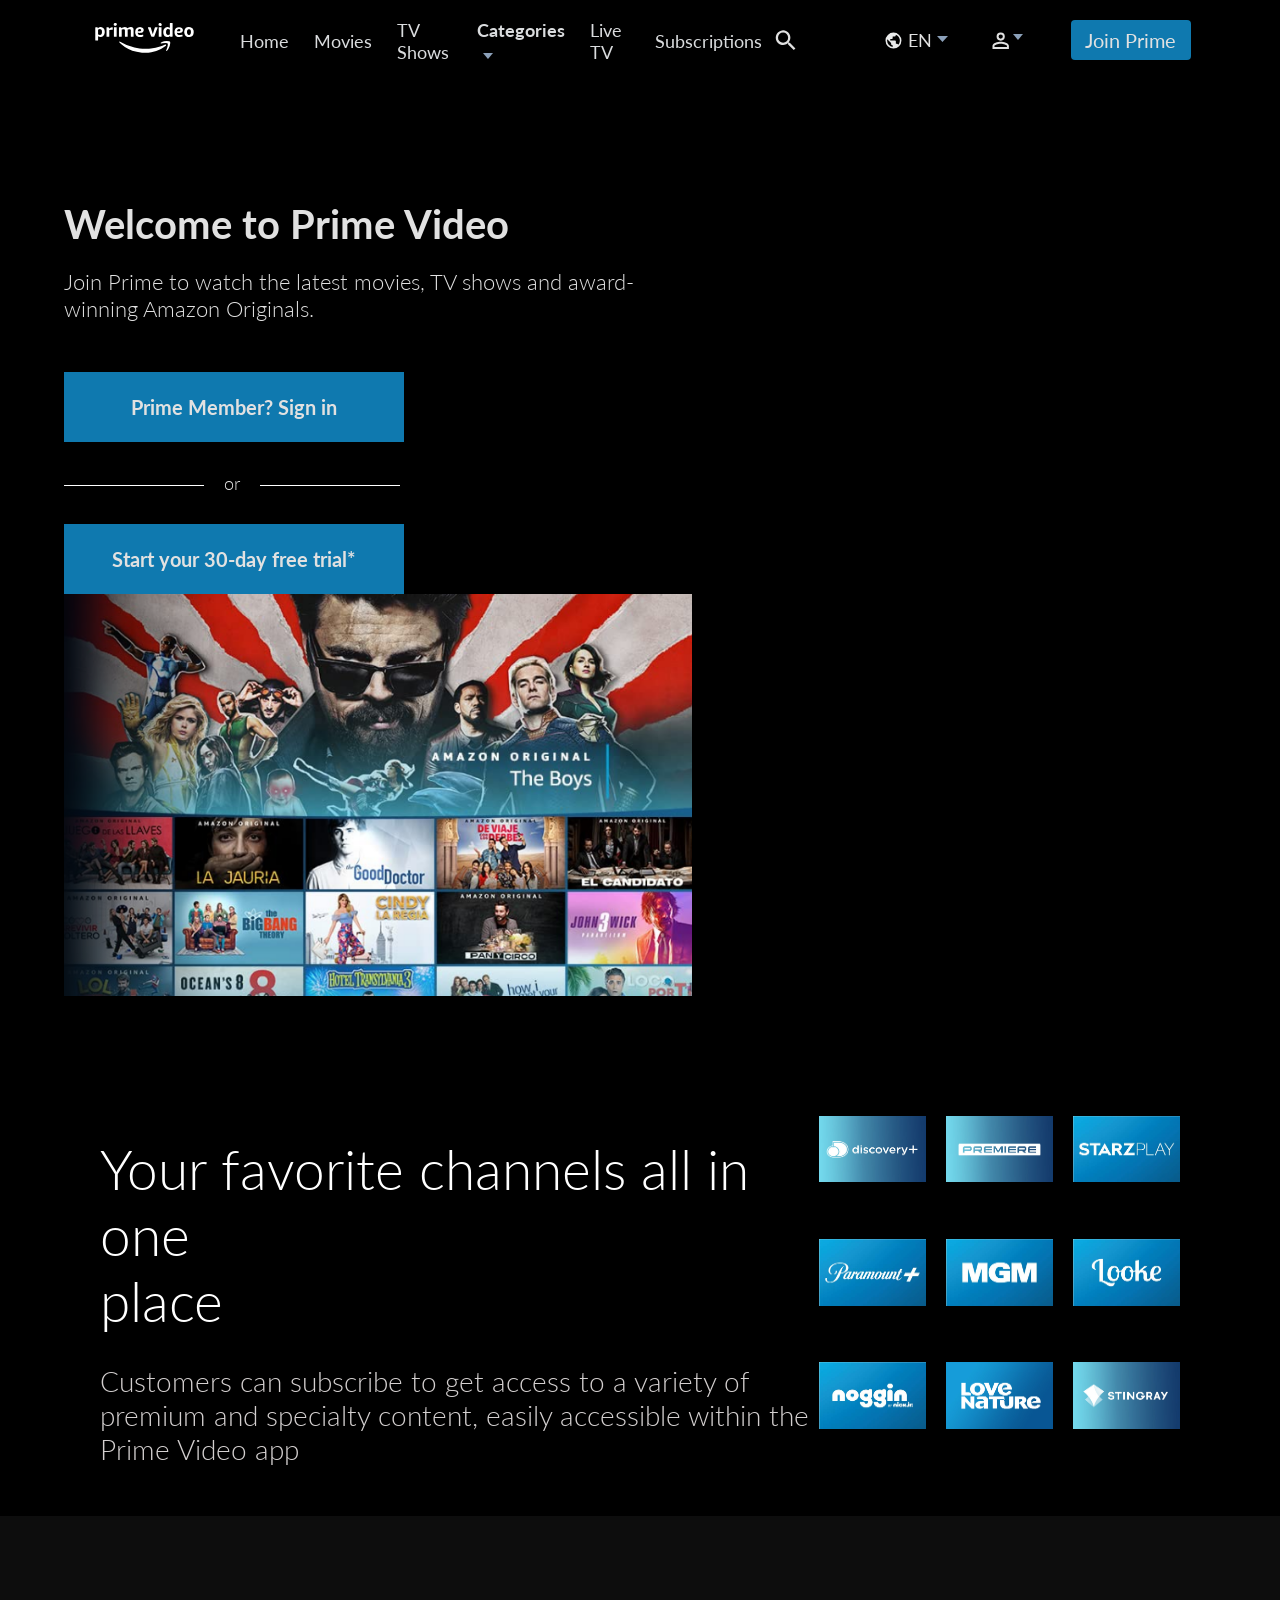
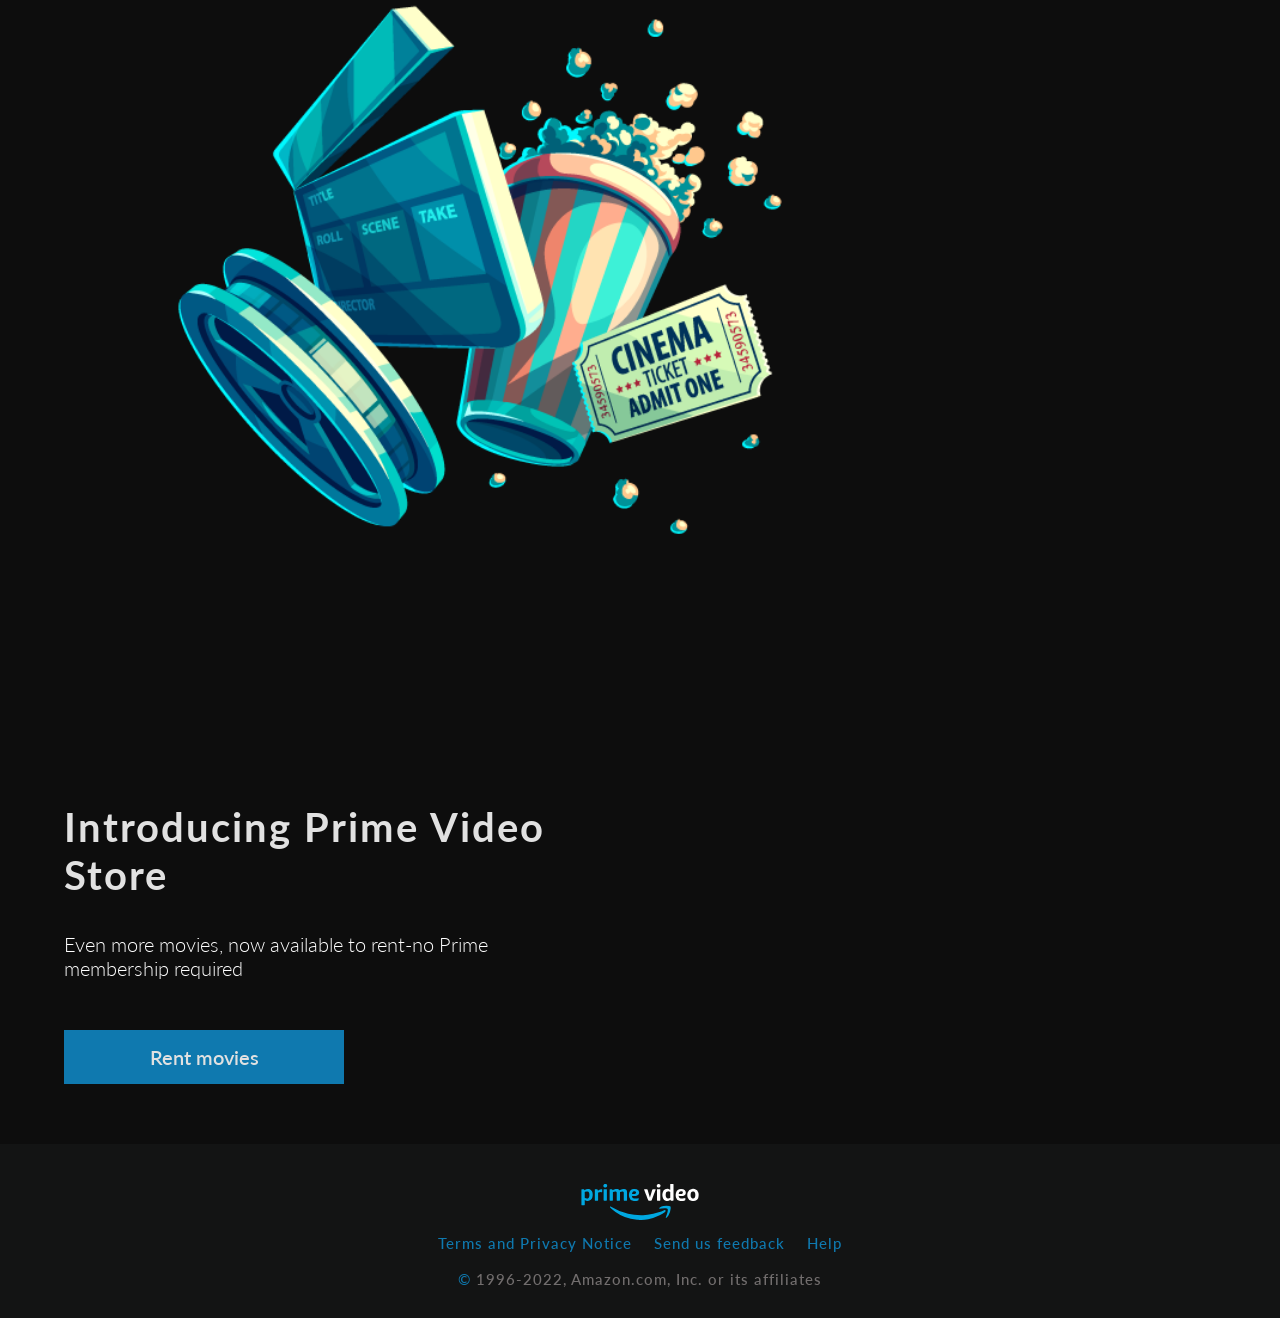
==== Amazon Prime Clone/index.html @ 13762273 "Updated Folders" ====
<!DOCTYPE html>
<html lang="en">

<head>
    <meta charset="UTF-8">
    <meta http-equiv="X-UA-Compatible" content="IE=edge">
    <meta name="viewport" content="width=device-width, initial-scale=1.0">
    <title>Welcome to Prime Video</title>
    <link rel="icon" type="image/png" sizes="32x32" href="images/Amazon_prime_video_logo_32x32.png">
    <link rel="icon" type="image/png" sizes="16x16" href="images/Amazon_prime_video_logo_16x16.png">
    <link rel="preconnect" href="https://fonts.googleapis.com">
    <link rel="preconnect" href="https://fonts.gstatic.com" crossorigin>
    <link href="https://fonts.googleapis.com/css2?family=Lato:wght@300;400;700&display=swap" rel="stylesheet">
    <link rel="stylesheet" href="./styles.css">
</head>

<body>
    <header id="showcase">
        <ul class="left-list js-scroll"> 
            <li class="logo"><a href="https://www.primevideo.com/offers/nonprimehomepage/ref=dv_web_force_root"><img src="./svgs/AmznLogo.svg"></a></li>
            <li><a href="#main">Home</a></li>
            <li><a href="#movies">Movies</a></li>
            <li><a href="#tvshows">TV Shows</a></li>
            <li class='a-effect'><a href="#">Categories<img src="./svgs/Arrow-Down.svg"
                style="margin-left: 6px;"></a></li> 
            <li><a href="#">Live TV</a></li>
            <li><a href="#">Subscriptions</a></li>
        </ul>

        <ul class="right-list">
            <li class="search-wrapper">
                <img src="./svgs/Search.svg" class="search-icon" />
                <input 
                    type="text" 
                    class="search-input" 
                    placeholder="Search movies, TV shows..."/>
            </li>

            <li class="l-acronyms"><img src="./svgs/Global.svg">EN<img src="./svgs/Arrow-Down.svg"
                    style="margin-left: 5px; margin-bottom: 2px;"></li>
            <li class="acc-effect"><img src="./svgs/Acc.svg" style="width: 25px;"><img src="./svgs/Arrow-Down.svg"
                    style="margin-bottom: 6px;"></li> 
            <button class="small-button">Join Prime</button>
        </ul>
    </header>
    <section id="all">
        
        <section class="languages-section hover-effect-language">
            <div id="menu-l">

                <div class="tab-nav1">
                    <li>Bahasa Indonesia</li>
                    <li>Bahasa Melayu</li>
                    <li>Deustch</li>
                    <li id="mult-languages" class="language-en">English</li>
                    <li>Español</li>
                    <li>Français</li>
                    <li>Italiano</li>
                    <li>Magyar</li>
                    <li>Nederlands</li>
                    <li>Norsk</li>
                </div>

                <div class="tab-nav2">
                    <li>Polski</li>
                    <li id="mult-languages" class="language-pt">Português (Brasil)</li>
                    <li>Português (Portugal)</li>
                    <li>Română</li>
                    <li>Suomi</li>
                    <li>Svenska</li>
                    <li>Türkçe</li>
                    <li>Wikang Filipino</li>
                    <li>Čeština</li>
                    <li>Ελληνικά</li>
                    <li>Русский</li>
                </div>

                <div class="tab-nav3">
                    <li>עברית</li>
                    <li>العربية</li>
                    <li>हिन्दी</li>
                    <li>தமிழ்</li>
                    <li>తెలుగు</li>
                    <li>ไทย</li>
                    <li>日本語</li>
                    <li>简体中文</li>
                    <li>繁體中文</li>
                    <li>한국어</li>
                </div>
            </div>
        </section>

        <section id="main">
            <section class="categories-section hover-effect">
                <h2>Top Categories</h2>
                <div class="cards-categories">
                    <div class="card">
                        <p class="LT">Included with Prime</p>
                    </div>
                    <div class="card">
                        <p class="LT">Amazon Originals and Exclusives</p>
                    </div>
                    <div class="card">
                        <p>Movies</p>
                    </div>
                    <div class="card">
                        <p>TV</p>
                    </div>
                    <div class="card">
                        <p>Kids</p>
                    </div>
                    <div class="card">
                        <p>Sports</p>
                    </div>
                </div>

                <div class="divider"></div>

                <div class="list-section">

                    <div class="list-1">
                        <ul>Genres</ul>
                        <li>Action and adventure</li>
                        <li>Comedy</li>
                        <li>Drama</li>
                        <li>Documentary</li>
                        <li>Kids and family</li>
                        <li>Fantasy</li>
                        <li>Horror</li>
                    </div>

                    <div class="list-2">
                        <li>Romance</li>
                        <li>Science fiction</li>
                        <li>Suspense</li>
                        <li>Anime</li>
                        <li>Military and war</li>
                        <li>Crime</li>
                    </div>

                    <div class="list-3">
                        <ul>Other categories</ul>
                        <li>Recently added movies</li>
                        <li>Recently added TV</li>
                        <li>Award winners</li>
                        <li>Watch Party</li>
                        <li>Only for a limited time on a Prime</li>
                    </div>
                </div>
            </section>
            <section class="menu-acc menu-click-effect">
                <div class="acc-text">
                    <h4>Sign In</h4>
                </div>
                <div class="acc-text">
                    <h4>Watch Anywhere</h4>
                </div>
                <div class="acc-text">
                    <h4>Help</h4>
                </div>
            </section>

            <section class="section-texts">
            <div class="main-texts">
                <h1 class="large-text1">Welcome to Prime Video</h1>
                <p>Join Prime to watch the latest movies, TV shows and award-winning Amazon Originals.</p>
                <div>
                    <ul>
                        <li><button class="large-button">Prime Member? Sign in</button></li>
                        <div class="divider">
                            <li class="d1"> <svg xmlns="http://www.w3.org/2000/svg" width="140" height="1"
                                    viewBox="0 0 140 1">
                                    <rect width="140" height="1" fill="#fff" />
                                </svg>
                            </li>

                            <span class="textdivider">or</span>

                            <li class="d2">
                                <svg xmlns="http://www.w3.org/2000/svg" width="140" height="1" viewBox="0 0 140 1">
                                    <rect width="140" height="1" fill="#fff" />
                                </svg>
                            </li>
                        </div>

                        <li><button class="large-button2">Start your 30-day free trial*</button></li>
                    </ul>
                </div>
           
            </div>
            
        </section>
        <img class="main-background" src="images/mainbackground-en.png">
        </section>

        <section id="channels">
            <div class="channelstexts">
                <h1>Your favorite channels all in one<br>
                    place</h1>
                <p>Customers can subscribe to get access to a variety of premium and specialty content, easily accessible within the Prime Video app</p>
            </div>

            <div class="channels-section">
                <div><img class="channel" src="images/card.jpg"></div>
                <div><img class="channel" src="images/card-1.jpg"></div>
                <div><img class="channel" src="images/card-2.jpg"></div>
                <div><img class="channel" src="images/card-3.jpg"></div>
                <div><img class="channel" src="images/card-4.jpg"></div>
                <div><img class="channel" src="images/card-5.jpg"></div>
                <div><img class="channel" src="images/card-6.jpg"></div>
                <div><img class="channel" src="images/card-7.jpg"></div>
                <div><img class="channel" src="images/card-8.jpg"></div>
            </div>
        </section>

        <section id="popcorn">
            <div class="movies-img"><img src="images/cinecamars.png"></div>

            <div class="p-texts">
                <h2>Introducing Prime Video Store</h2>
                <p>Even more movies, now available to rent-no Prime membership required</p>
                <button class="large-button">Rent movies</button>
            </div>
        </section>
        <footer>
            <ul class="js-scroll">
                <li><a href="#main" class="js-scroll"><img class="js-scroll img-footer" src="./svgs/AmazonLogo2.svg"></a></li>
                <p>Terms and Privacy Notice &emsp; Send us feedback &emsp; Help <br><br> ©<span> 1996-2022, Amazon.com, Inc. or
                        its
                        affiliates</span></p>
            </ul>
            <section class="modal-container modal-active"></section>
    </section>
    </footer>

    <script src="./script.js"></script>
</body>
</html>
---- Amazon Prime Clone/styles.css ----
@charset "UTF-8";
html {
  font-size: 16px;
}

*,
*::before,
*::after {
  box-sizing: border-box;
}

img {
  max-width: 100%;
  height: auto;
}

body,main,footer,p,h1,ul,li {
  padding: 0px;
  margin: 0px;
}
body{
    background-color: #000000;
}

ul {
  list-style: none;
}

a {
  text-decoration: none;
}

#showcase {
  display: flex;
  justify-content: space-between;
  position: fixed;
  width: 100%;
  height: 80px;
  padding: 0 5vw;
  align-items: center;
  background-color: black;
}
.left-list,
.right-list {
  align-items: center;
}
@media (max-width: 768px) {
  .left-list {
    flex-wrap: wrap;
    gap: 12px;
    font-size: 16px;
  }

  .left-list li {
    padding: 0;
  }
}

.search-input {
  width: 0;
  opacity: 0;
  margin-left: 12px;
  padding: 10px 14px;
  height: 40px;
  border-radius: 4px;
  border: none;
  outline: none;
  font-size: 16px;
  background-color: #ffffff;
  transition: all 0.3s ease;
}

.search-wrapper.active .search-input {
  width: 320px;
  opacity: 1;
}

@media (max-width: 1024px) {
  .search-wrapper.active .search-input {
    width: 260px;
  }
}

@media (max-width: 768px) {
  .search-wrapper.active .search-input {
    width: 200px;
  }
}

.left-list {
  font-family: "Lato";
  font-size: 18px;
  display: flex;
}

.left-list .logo {
  padding: 30px;
}

.left-list a {
  color: rgba(242, 244, 246, 0.9);
}

.left-list .a-effect {
  font-weight: bold;
}

.left-list li {
  padding: 45px 10px 44px 15px;
}

.right-list {
  display: flex;
  align-items: center;
  gap: 25px;
}

.right-list li,
.search-wrapper {
  display: flex;
  align-items: center;
  margin: 0;
}

.small-button {
  margin: 0;
}

.right-list li {
  margin-right: 30px;
  color: #E1E1E1;
}

.right-list .l-acronyms {
  font-family: "Lato";
  font-size: 18px;
  cursor: pointer;
}

.right-list a {
  color: #E1E1E1;
}

.small-button {
  position: relative;
  cursor: pointer;
  width: 150px;
  height: 40px;
  margin-right: 25px;
  background-color: #0F79AF;
  border: #E1E1E1;
  border-radius: 4px;
  color: #E1E1E1;
  font-size: 20px;
  font-family: "Lato", arial;
  font-weight: regular 400;
}

.small-button a {
  color: #E1E1E1;
}

.small-button:hover {
  transition: 0.6s;
  background-color: #1a9ada;
}

.hover-effect-language {
  display: none !important;
}

.languages-section #menu-l {
  position: fixed;
  top: 80px;
  right: 40px;
  width: 480px;
  max-width: 90vw;
  max-height: 70vh;
  overflow-y: auto;
  display: grid;
  grid-template-columns: repeat(3, 1fr);
  background-color: #27323d;
  border-radius: 6px;
  box-shadow: 0 10px 30px rgba(0, 0, 0, 0.6);
  z-index: 6;
}
@media (max-width: 480px) {
  .languages-section #menu-l {
    grid-template-columns: 1fr;
    width: 95vw;
  }

  .menu-acc {
    right: 5vw;
    left: auto;
  }
}


.languages-section #menu-l li {
  font-family: "Lato";
  font-size: 16px;
  font-weight: 400;
  color: #c4cacf;
  padding: 12px 16px;
}

.languages-section #menu-l .tab-nav1,
.languages-section #menu-l .tab-nav2 {
  border-right: 1px solid rgba(255, 255, 255, 0.1);
}


.languages-section #menu-l li:hover {
  transition: 0.8s;
  background-color: #64778a;
}

.languages-section #menu-l .language-en {
  color: white;
}

.languages-section #menu-l .language-en::before {
  content: "✓";
  margin-right: 8px;
}
@media (max-width: 480px) {
  .languages-section #menu-l {
    grid-template-columns: 1fr;
    width: 95vw;
  }

  .menu-acc {
    right: 5vw;
    left: auto;
  }
}

@media (max-width: 768px) {
  .languages-section #menu-l {
    grid-template-columns: repeat(2, 1fr);
    width: 90vw;
    right: 5vw;
  }
}


.hover-effect {
  display: none !important;
}

.categories-section {
  position: fixed;
  top: 80px;
  left: 50%;
  transform: translateX(-50%);
  width: 1100px;
  max-width: 95vw;
  padding: 30px;
  display: grid;
  align-items: start;
  grid-template-columns: auto 1fr auto;
  gap: 40px;
  background: linear-gradient(163deg, #122739 23%, #0c1c2a 48%);
  color: white;
  border-radius: 6px;
  box-shadow: 0 10px 30px rgba(0, 0, 0, 0.6);
  z-index: 5;
}


.categories-section h2 {
  font-family: "Lato";
  font-size: 18px;
  font-weight: 400;
  margin-bottom: 20px;
  grid-column: 1 / -1;
}


.categories-section .cards-categories {
  display: grid;
  justify-content: start;
  grid-template-columns: repeat(3, 175px);
  gap: 20px;
  margin: 0;
}


.categories-section .card {
  flex-wrap: wrap;
  width: 175px;
  height: 90px;
  background-color: #144e77;
  border-radius: 4px;
  cursor: pointer;
}

.categories-section .card .LT,
.categories-section .card p {
  text-align: center;
  font-family: "Lato";
  font-size: 16px;
  font-weight: 600;
  padding: 32px 20px 0px 20px;
  line-height: 22px;
}

.categories-section .card .LT {
  padding-top: 22px;
}

.categories-section .card:hover {
  box-shadow: 0 0 0 2px white;
}

.categories-section .list-section {
  display: flex;
  gap: 40px;
  margin: 0;
}


.categories-section .list-section .list-1,
.categories-section .list-section .list-2,
.categories-section .list-section .list-3 li {
  cursor: pointer;
}

.categories-section .list-section .list-2 {
  margin-top: 3.3%;
}

.categories-section .list-section ul {
  font-family: "Lato";
}

.categories-section .list-section li {
  font-family: "Lato";
  font-size: 16px;
  color: #63758a;
  margin-right: 50px;
  padding-top: 15px;
}

.categories-section .list-section li:hover {
  color: white;
  transition: 0.4s;
}

.categories-section .divider {
  width: 1px;
  background-color: white;
  align-self: stretch;
}


@media (max-width: 768px) {
  .categories-section {
    grid-template-columns: 1fr;
  }

  .categories-section .cards-categories {
    grid-template-columns: repeat(2, 1fr);
  }

  .categories-section .divider {
    display: none;
  }
}


.menu-acc {
  width: 200px;
  height: auto;
  position: fixed;
  z-index: 4;
  background-color: #27323d;
  box-shadow: 0 0 0.5em black;
  left: 87.6%;
  bottom: 70%;
  font-size: 20px;
}

.menu-acc .acc-text {
  font-size: 14px;
  font-family: "Lato", arial;
  font-weight: 400;
  color: rgba(242, 244, 246, 0.9);
  padding-left: 22px;
  border-bottom: 1px solid #434f5d;
  cursor: pointer;
  padding-top: 0.5px;
}

.menu-acc h4 {
  font-size: 18px;
  font-family: "Lato", arial;
  font-weight: 400;
  color: rgba(242, 244, 246, 0.9);
  padding-left: 2px;
}

.acc-text:hover {
  transition: 0.8s;
  background-color: #64778a;
}

.acc-effect {
  cursor: pointer;
}

.menu-click-effect {
  display: none !important;
}

#main {
  min-height: 100vh;
  padding: 120px 5vw 60px;
  flex-wrap: wrap;
  padding-top: 100px;
  display: flex;
  justify-content: space-between;
  background-color: #000;
}

#main .small-words {
  margin-top: 50px;
  font-size: 16px;
  font-family: "Lato", arial;
  font-weight: 300;
  color: #E1E1E1;
}

#main .section-texts {
  display: flex;
  gap: 40px;
  flex-wrap: wrap;
}


#main .main-texts {
  margin-left: 0;
  max-width: 600px;
}

#main .main-texts h1 {
  font-size: 40px;
  font-family: "Lato", arial;
  color: #E1E1E1;
  padding-top: 100px;
}

#main .main-texts p {
  font-size: 22px;
  font-family: "Lato", arial;
  font-weight: 300;
  color: #E1E1E1;
  padding-top: 20px;
}
@media (max-width: 1024px) {
  #main .section-texts {
    gap: 30px;
  }

  #main .main-texts h1 {
    font-size: 32px;
  }

  #main .main-texts p {
    font-size: 20px;
  }
}
@media (max-width: 768px) {
  #main {
    padding: 120px 5vw 60px;
    text-align: center;
  }

  #main .section-texts {
    flex-direction: column;
    align-items: center;
  }

  #main .main-texts {
    max-width: 100%;
  }

  #main .large-button,
  #main .large-button2 {
    width: 100%;
    max-width: 340px;
  }
}


#main .large-button {
  width: 340px;
  height: 70px;
  margin-top: 50px;
  background-color: #0F79AF;
  border: none;
  font-size: 20px;
  font-family: "Lato", arial;
  font-weight: bold;
  color: #E1E1E1;
  cursor: pointer;
}

#main .large-button2 {
  width: 340px;
  height: 70px;
  margin-top: 30px;
  background-color: #0F79AF;
  border: none;
  font-size: 20px;
  font-family: "Lato", arial;
  font-weight: bold;
  color: #E1E1E1;
  cursor: pointer;
}

#main .divider {
  margin-top: 30px;
  display: flex;
}

#main .divider .textdivider {
  font-family: lato;
  font-weight: 300;
  font-size: 18px;
  padding-left: 20px;
  color: #E1E1E1;
}

#main .divider .d2 {
  padding-left: 20px;
}

#main .main-background {
  height: auto;
  width: 54.5%;
}

@media (max-width: 768px) {
  #main {
    flex-direction: column;
    text-align: center;
  }

  .main-background {
    width: 100%;
    margin-top: 40px;
  }
}


#channels {
  display: flex;
  justify-content: space-between;
  margin-left: 100px;
  margin-right: 100px;
}
@media (max-width: 768px) {
  #channels {
    flex-direction: column;
    margin: 0 5vw;
    text-align: center;
  }
}


#channels h1 {
  font-size: 55px;
  font-family: "Lato", arial;
  color: white;
  font-weight: 300;
  padding-top: 80px;
}

#channels p {
  padding-top: 30px;
  font-size: 28px;
  font-family: "Lato", arial;
  font-weight: 300;
  color: #d3cfcf;
}

.channels-section {
  margin-top: 60px;
  display: grid;
  grid-template-columns: repeat(3, 1fr);
  gap: 20px;
}
@media (max-width: 1024px) {
  .channels-section {
    grid-template-columns: repeat(2, 1fr);
  }
}
@media (max-width: 600px) {
  .channels-section {
    grid-template-columns: 1fr;
  }
}

.channels-section .channel {
  width: 100%;
  max-width: 250px;
  aspect-ratio: 16 / 10;
  height: auto;
  cursor: pointer;
  justify-self: center;
}


.channel:hover {
  transition: 0.3s;
  box-shadow: 0 0 1em black;
}

#popcorn {
  margin-top: 50px;
  display: flex;
  padding: 60px 5vw;
  flex-wrap: wrap;
  gap: 40px;
  justify-content: space-between;
  background-color: #0D0D0D;
}
@media (max-width: 768px) {
  #popcorn {
    text-align: center;
    justify-content: center;
  }
}

#popcorn .p-texts {
  color: white;
  margin-right: 0;
  max-width: 500px;
}

#popcorn .p-texts h2 {
  padding-top: 150px;
  font-size: 40px;
  font-family: "Lato", arial;
  color: #E1E1E1;
  letter-spacing: 2px;
}

#popcorn .p-texts p {
  margin-top: 10px;
  font-size: 20px;
  font-family: "Lato", arial;
  font-weight: 300;
}

#popcorn .p-texts .large-button {
  width: 280px;
  height: 54px;
  margin-top: 50px;
  background-color: #0F79AF;
  border: none;
  font-size: 20px;
  font-family: "Lato", arial;
  font-weight: 600;
  color: #E1E1E1;
  cursor: pointer;
}

#popcorn img {
  margin-left: 100px;
  width: 650px;
  height: 600px;
}

footer {
  text-align: center;
  background-color: #131414;
  width: 100%;
  padding: 30px 5vw;
}

footer img {
  padding-top: 10px;
  max-width: 150px;
  width: 150px;
  height: auto;
  margin-bottom: 10px;
  cursor: pointer;
}

footer p {
  font-size: 15px;
  font-family: "Lato", arial;
  font-weight: 500;
  letter-spacing: 1px;
  color: #0F79AF;
}
@media (max-width: 600px) {
  footer p {
    font-size: 14px;
    line-height: 1.6;
  }
}

footer span {
  color: #726e6e;
}

.modal-active {
  display: none !important;
}

.modal-container {
  height: 100vh;
  width: 100%;
  background: rgba(0, 0, 0, 0.5);
  position: fixed;
  top: 0;
  left: 0;
  z-index: 3;
  display: block;
}
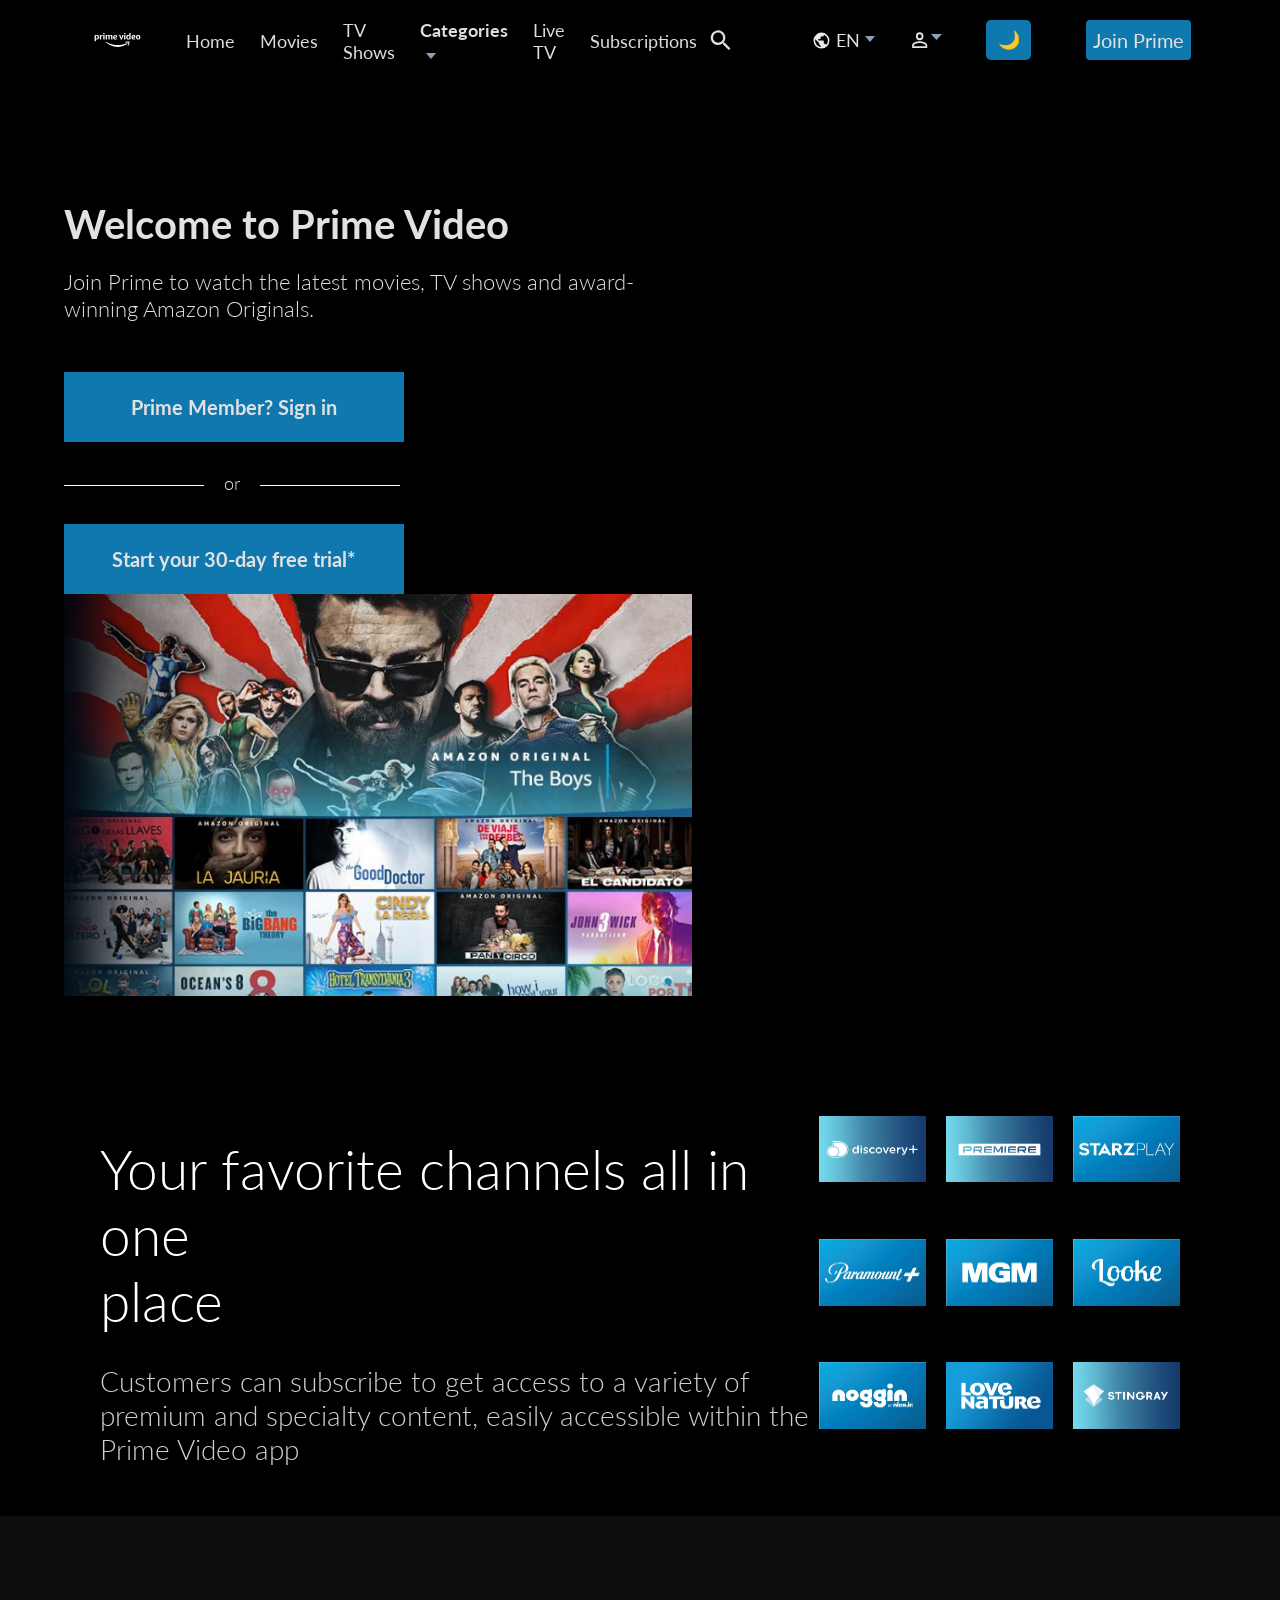
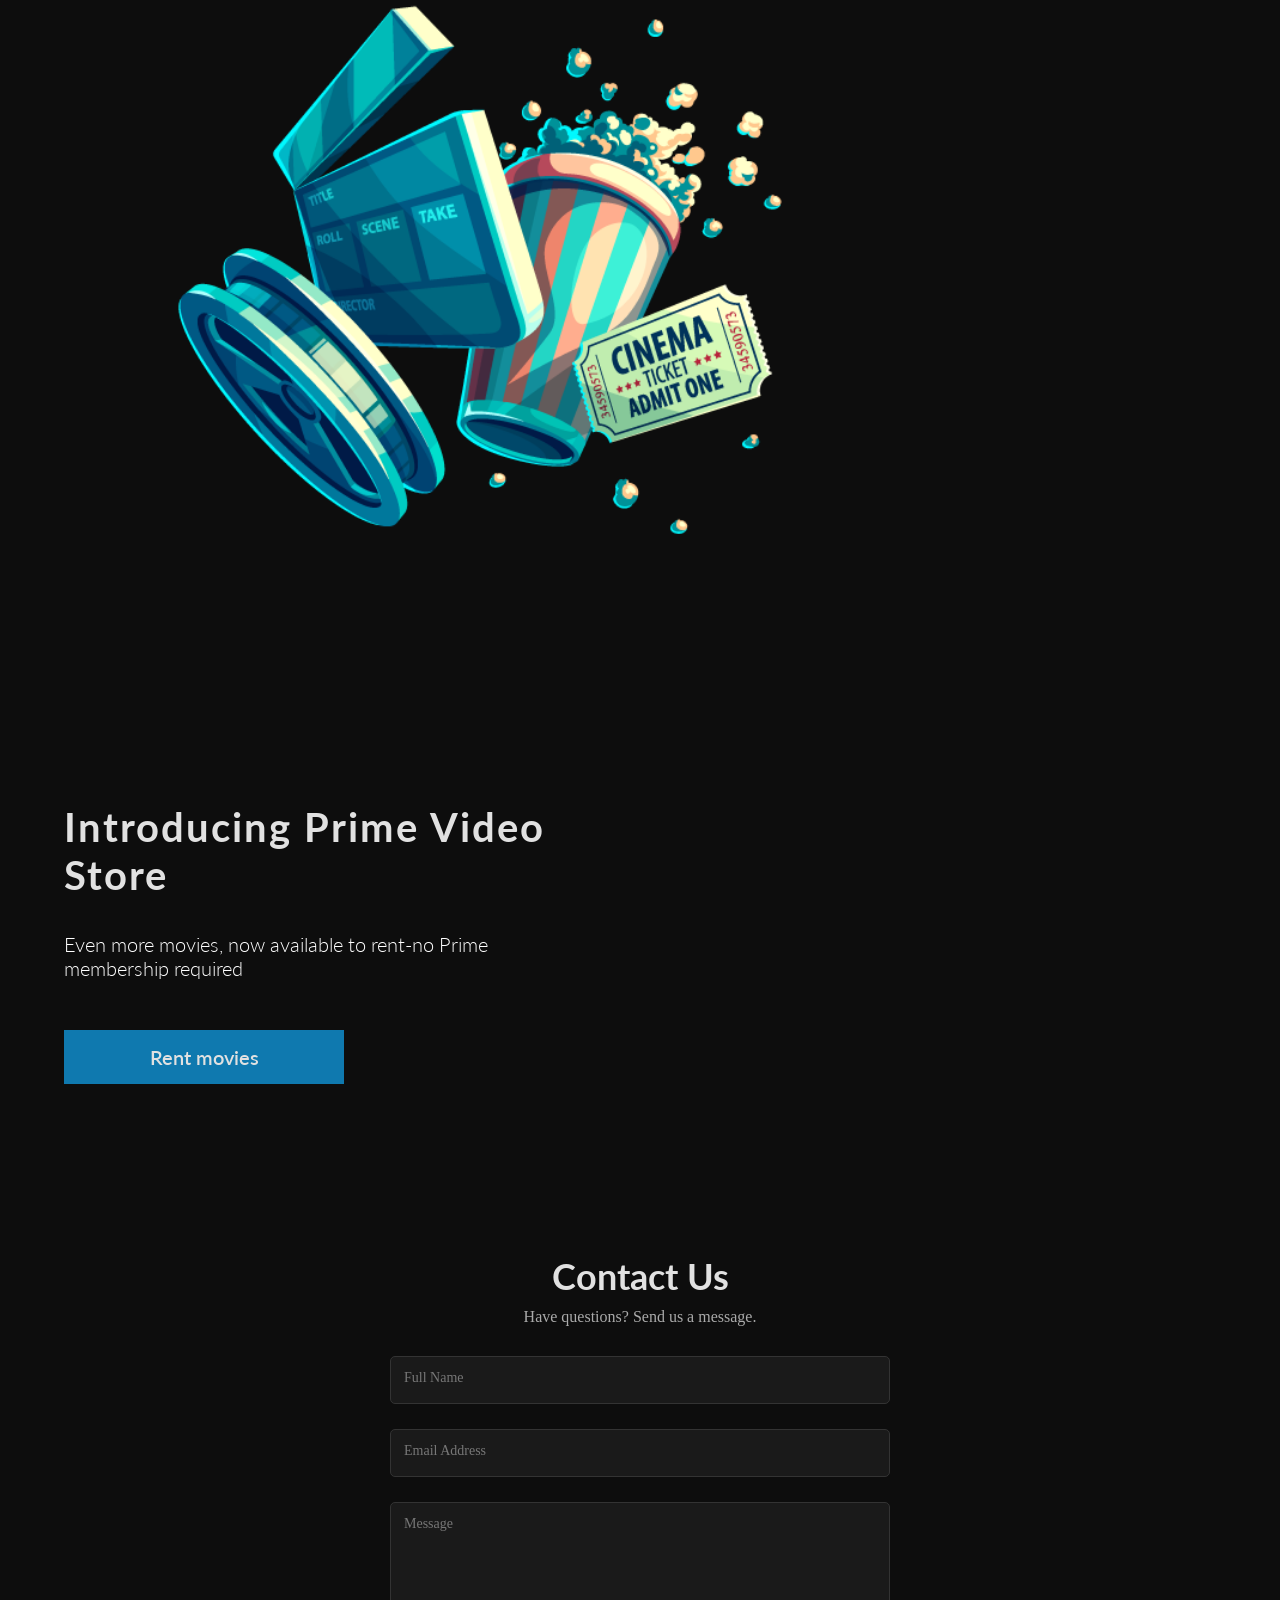
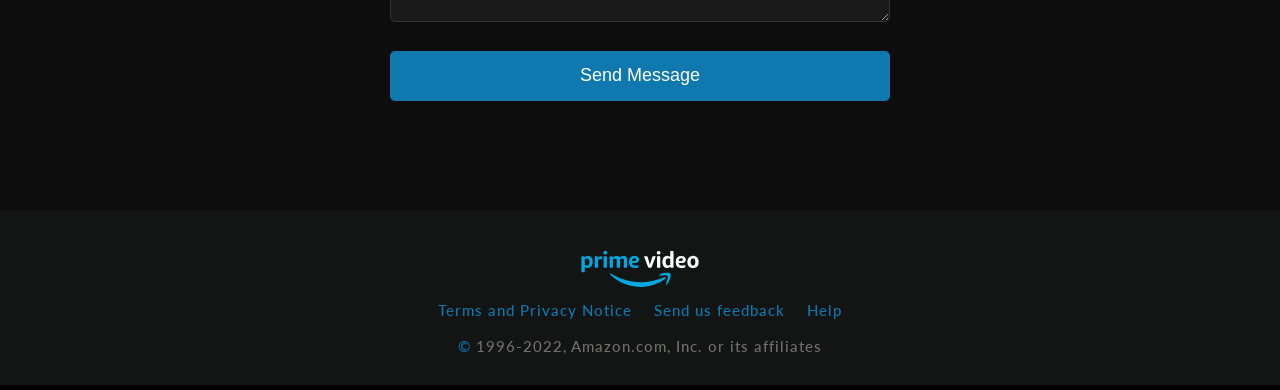
==== commit 2807e77d: "Enhanced code" ====
--- a/Amazon Prime Clone/index.html
+++ b/Amazon Prime Clone/index.html
@@ -40,6 +40,11 @@
                     style="margin-left: 5px; margin-bottom: 2px;"></li>
             <li class="acc-effect"><img src="./svgs/Acc.svg" style="width: 25px;"><img src="./svgs/Arrow-Down.svg"
                     style="margin-bottom: 6px;"></li> 
+            <li>
+                <button id="theme-toggle" class="theme-toggle-btn">
+                    🌙
+                </button>
+            </li>
             <button class="small-button">Join Prime</button>
         </ul>
     </header>
@@ -222,6 +227,47 @@
                 <button class="large-button">Rent movies</button>
             </div>
         </section>
+        <!-- Contact Form Section -->
+        <section id="contact-section">
+            <div class="contact-container">
+
+                <h2>Contact Us</h2>
+                <p>Have questions? Send us a message.</p>
+
+                <form id="contact-form">
+
+                    <div class="form-group">
+                        <input type="text" id="name" required>
+                        <label for="name">Full Name</label>
+                    </div>
+
+                    <div class="form-group">
+                        <input type="email" id="email" required>
+                        <label for="email">Email Address</label>
+                    </div>
+
+                    <div class="form-group">
+                        <textarea id="message" rows="5" required></textarea>
+                        <label for="message">Message</label>
+                    </div>
+
+                    <button type="submit" class="contact-btn">Send Message</button>
+
+                    <p id="form-status"></p>
+
+                </form>
+            </div>
+        </section>
+        <div id="custom-alert" class="custom-alert">
+            <div class="alert-box">
+                <span class="alert-icon">✓</span>
+                <div class="alert-content">
+                    <h3>Message Sent!</h3>
+                    <p>Thank you for contacting us. We'll get back to you soon.</p>
+                </div>
+                <span class="alert-close">&times;</span>
+            </div>
+        </div>
         <footer>
             <ul class="js-scroll">
                 <li><a href="#main" class="js-scroll"><img class="js-scroll img-footer" src="./svgs/AmazonLogo2.svg"></a></li>
--- a/Amazon Prime Clone/styles.css
+++ b/Amazon Prime Clone/styles.css
@@ -20,6 +20,7 @@
 }
 body{
     background-color: #000000;
+    transition: background-color 0.3s, color 0.3s;
 }
 
 ul {
@@ -85,6 +86,64 @@
   .search-wrapper.active .search-input {
     width: 200px;
   }
+}
+
+/* ================= THEME TOGGLE BUTTON ================= */
+
+.theme-toggle-btn {
+    width: 45px;
+    height: 40px;
+    border-radius: 5px;
+    border: none;
+    cursor: pointer;
+    font-size: 18px;
+    background-color: #0F79AF;
+    color: white;
+    transition: 0.3s;
+}
+
+.theme-toggle-btn:hover {
+    background-color: #1a9ada;
+}
+
+
+/* ================= LIGHT THEME ================= */
+
+body.light-theme {
+    background-color: #ffffff;
+    color: #111;
+}
+
+body.light-theme #showcase {
+    background-color: #ffffff;
+}
+
+body.light-theme .left-list a,
+body.light-theme .right-list a {
+    color: #111;
+}
+
+body.light-theme #main,
+body.light-theme #contact-section,
+body.light-theme #popcorn {
+    background-color: #f5f5f5;
+    color: #111;
+}
+
+body.light-theme footer {
+    background-color: #eaeaea;
+}
+
+body.light-theme .form-group input,
+body.light-theme .form-group textarea {
+    background-color: #fff;
+    color: #111;
+    border: 1px solid #ccc;
+}
+
+body.light-theme .alert-box {
+    background-color: white;
+    color: black;
 }
 
 .left-list {
@@ -674,6 +733,142 @@
   height: 600px;
 }
 
+#contact-section {
+    background-color: #0D0D0D;
+    padding: 80px 5vw;
+    display: flex;
+    justify-content: center;
+}
+
+.contact-container {
+    width: 100%;
+    max-width: 500px;
+    text-align: center;
+}
+
+.contact-container h2 {
+    color: #E1E1E1;
+    font-family: "Lato";
+    font-size: 36px;
+    margin-bottom: 10px;
+}
+
+.contact-container p {
+    color: #aaa;
+    margin-bottom: 30px;
+}
+
+.form-group {
+    position: relative;
+    margin-bottom: 25px;
+}
+
+.form-group input,
+.form-group textarea {
+    width: 100%;
+    padding: 14px;
+    background: #1a1a1a;
+    border: 1px solid #333;
+    color: #fff;
+    font-size: 16px;
+    border-radius: 5px;
+    outline: none;
+}
+
+.form-group label {
+    position: absolute;
+    left: 14px;
+    top: 14px;
+    color: #777;
+    font-size: 14px;
+    pointer-events: none;
+    transition: 0.3s;
+}
+
+.form-group input:focus + label,
+.form-group textarea:focus + label,
+.form-group input:valid + label,
+.form-group textarea:valid + label {
+    top: -10px;
+    font-size: 12px;
+    color: #0F79AF;
+}
+
+.contact-btn {
+    width: 100%;
+    height: 50px;
+    background-color: #0F79AF;
+    border: none;
+    color: white;
+    font-size: 18px;
+    cursor: pointer;
+    border-radius: 5px;
+    transition: 0.3s;
+}
+
+.contact-btn:hover {
+    background-color: #1a9ada;
+}
+
+#form-status {
+    margin-top: 15px;
+    font-size: 14px;
+    color: #0F79AF;
+}
+
+.custom-alert {
+    position: fixed;
+    top: 20px;
+    right: -400px;
+    width: 320px;
+    z-index: 9999;
+    transition: right 0.5s ease;
+}
+
+.custom-alert.show {
+    right: 20px;
+}
+
+.alert-box {
+    background: #1a1a1a;
+    border-left: 5px solid #0F79AF;
+    padding: 15px;
+    display: flex;
+    align-items: center;
+    gap: 12px;
+    border-radius: 6px;
+    box-shadow: 0 0 20px rgba(0,0,0,0.5);
+    color: white;
+    font-family: "Lato";
+}
+
+.alert-icon {
+    font-size: 22px;
+    color: #0F79AF;
+}
+
+.alert-content h3 {
+    margin: 0;
+    font-size: 16px;
+}
+
+.alert-content p {
+    margin: 2px 0 0;
+    font-size: 13px;
+    color: #aaa;
+}
+
+.alert-close {
+    margin-left: auto;
+    cursor: pointer;
+    font-size: 18px;
+    color: #aaa;
+}
+
+.alert-close:hover {
+    color: white;
+}
+
 footer {
   text-align: center;
   background-color: #131414;
